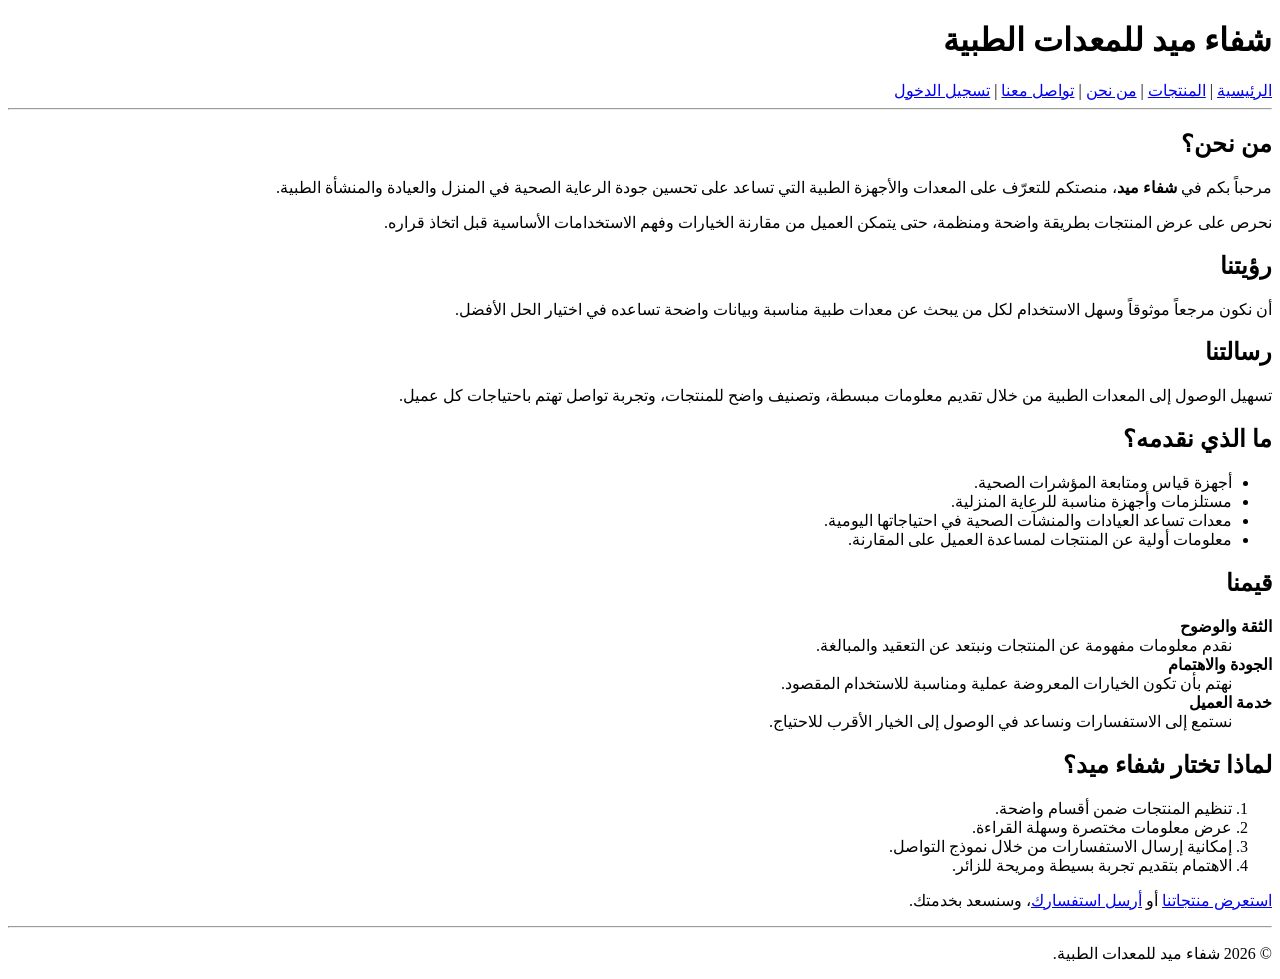
==== about.html @ 85e367d7 "Add files via upload" ====
<!DOCTYPE html>
<html lang="ar" dir="rtl">
<head>
  <meta charset="UTF-8">
  <meta name="viewport" content="width=device-width, initial-scale=1.0">
  <title>شفاء ميد | من نحن</title>
</head>
<body>
  <header>
    <h1>شفاء ميد للمعدات الطبية</h1>
    <nav aria-label="التنقل الرئيسي">
      <a href="index.html">الرئيسية</a> |
      <a href="products.html">المنتجات</a> |
      <a href="about.html">من نحن</a> |
      <a href="contact.html">تواصل معنا</a> |
      <a href="login.html">تسجيل الدخول</a>
    </nav>
  </header>
  <hr>

  <main>
    <section>
      <h2>من نحن؟</h2>
      <p>مرحباً بكم في <strong>شفاء ميد</strong>، منصتكم للتعرّف على المعدات والأجهزة الطبية التي تساعد على تحسين جودة الرعاية الصحية في المنزل والعيادة والمنشأة الطبية.</p>
      <p>نحرص على عرض المنتجات بطريقة واضحة ومنظمة، حتى يتمكن العميل من مقارنة الخيارات وفهم الاستخدامات الأساسية قبل اتخاذ قراره.</p>
    </section>

    <section>
      <h2>رؤيتنا</h2>
      <p>أن نكون مرجعاً موثوقاً وسهل الاستخدام لكل من يبحث عن معدات طبية مناسبة وبيانات واضحة تساعده في اختيار الحل الأفضل.</p>
    </section>

    <section>
      <h2>رسالتنا</h2>
      <p>تسهيل الوصول إلى المعدات الطبية من خلال تقديم معلومات مبسطة، وتصنيف واضح للمنتجات، وتجربة تواصل تهتم باحتياجات كل عميل.</p>
    </section>

    <section>
      <h2>ما الذي نقدمه؟</h2>
      <ul>
        <li>أجهزة قياس ومتابعة المؤشرات الصحية.</li>
        <li>مستلزمات وأجهزة مناسبة للرعاية المنزلية.</li>
        <li>معدات تساعد العيادات والمنشآت الصحية في احتياجاتها اليومية.</li>
        <li>معلومات أولية عن المنتجات لمساعدة العميل على المقارنة.</li>
      </ul>
    </section>

    <section>
      <h2>قيمنا</h2>
      <dl>
        <dt><strong>الثقة والوضوح</strong></dt>
        <dd>نقدم معلومات مفهومة عن المنتجات ونبتعد عن التعقيد والمبالغة.</dd>
        <dt><strong>الجودة والاهتمام</strong></dt>
        <dd>نهتم بأن تكون الخيارات المعروضة عملية ومناسبة للاستخدام المقصود.</dd>
        <dt><strong>خدمة العميل</strong></dt>
        <dd>نستمع إلى الاستفسارات ونساعد في الوصول إلى الخيار الأقرب للاحتياج.</dd>
      </dl>
    </section>

    <section>
      <h2>لماذا تختار شفاء ميد؟</h2>
      <ol>
        <li>تنظيم المنتجات ضمن أقسام واضحة.</li>
        <li>عرض معلومات مختصرة وسهلة القراءة.</li>
        <li>إمكانية إرسال الاستفسارات من خلال نموذج التواصل.</li>
        <li>الاهتمام بتقديم تجربة بسيطة ومريحة للزائر.</li>
      </ol>
    </section>

    <p><a href="products.html">استعرض منتجاتنا</a> أو <a href="contact.html">أرسل استفسارك</a>، وسنسعد بخدمتك.</p>
  </main>

  <hr>
  <footer><p>© 2026 شفاء ميد للمعدات الطبية.</p></footer>
</body>
</html>
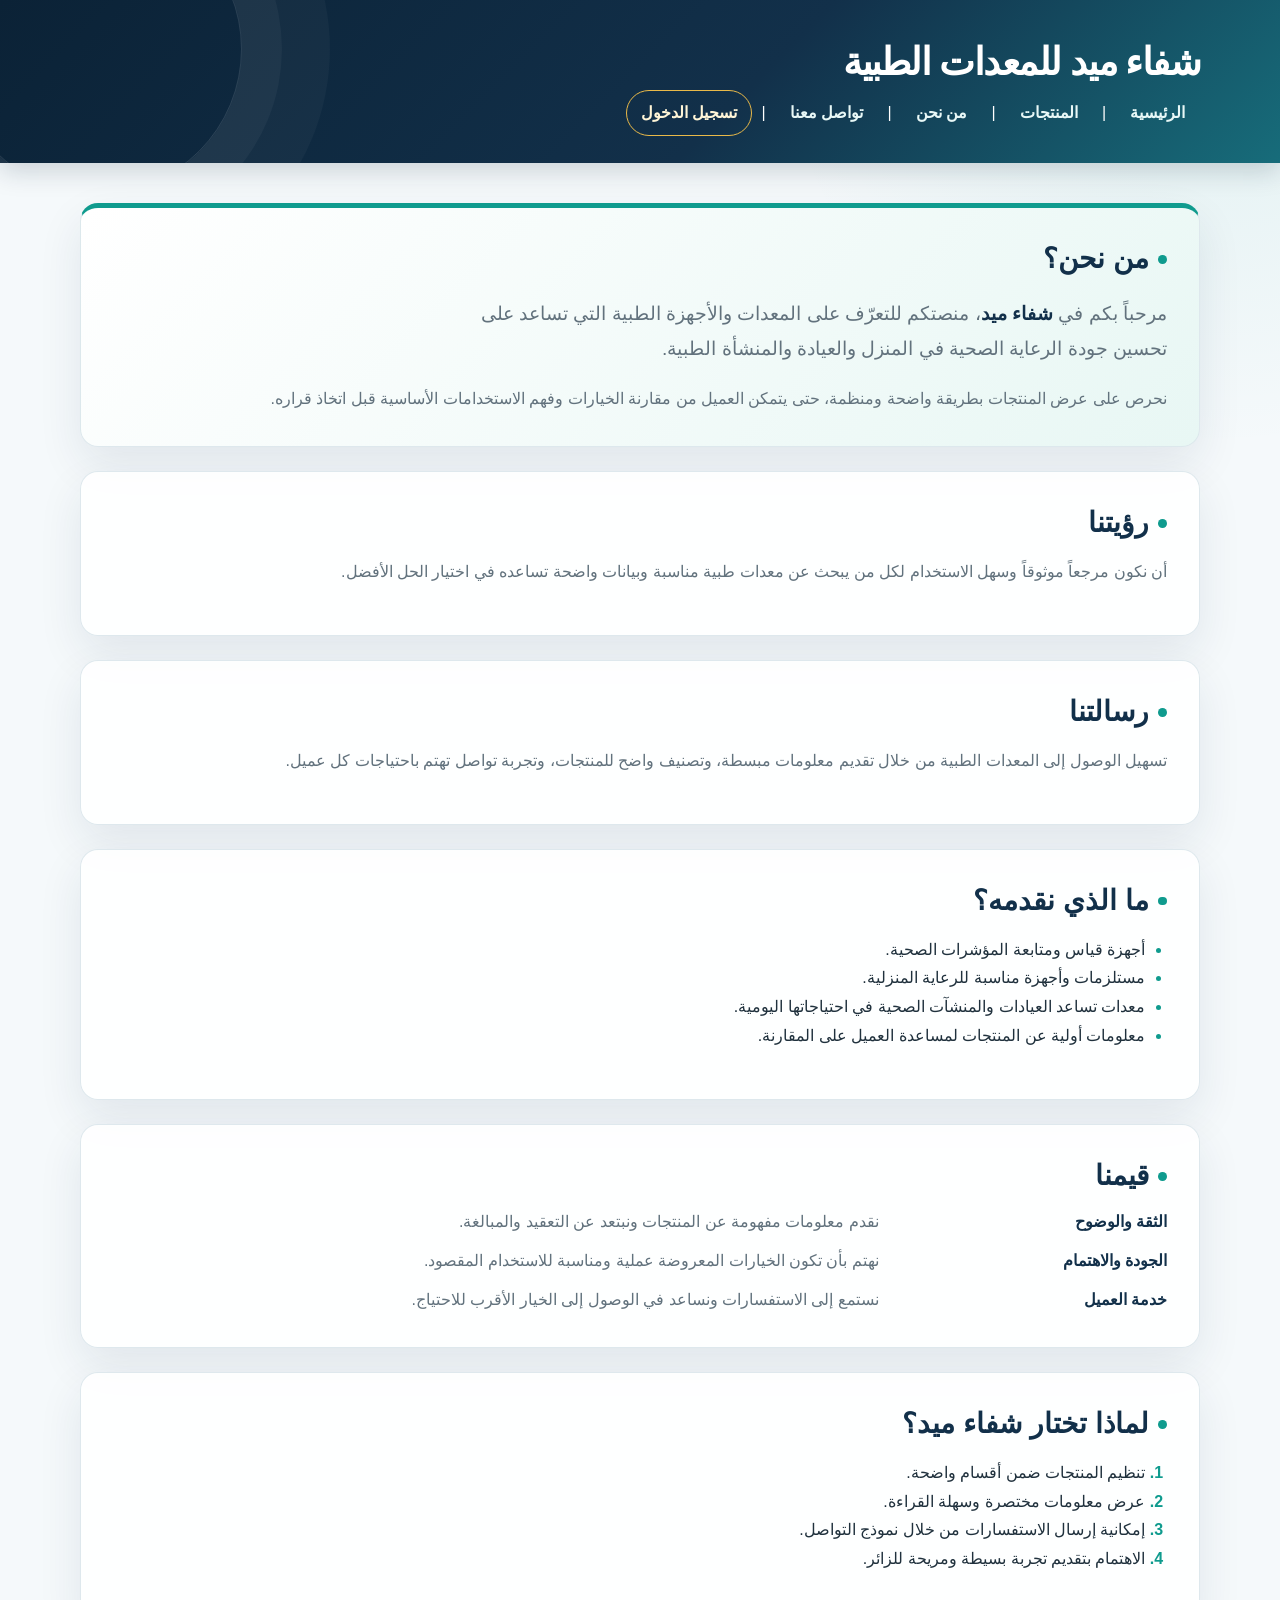
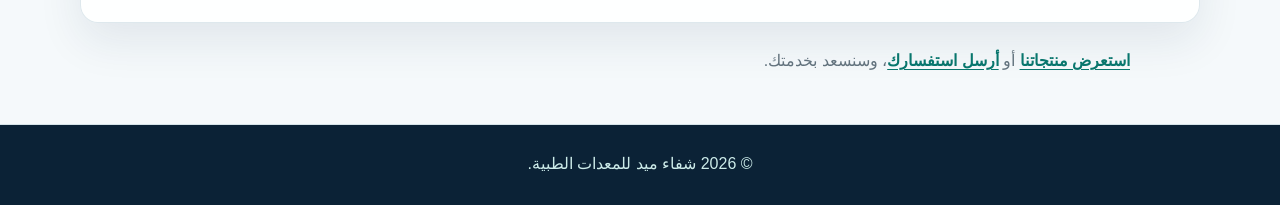
==== commit 721f4462: "Update about.html" ====
--- a/about.html
+++ b/about.html
@@ -4,6 +4,8 @@
   <meta charset="UTF-8">
   <meta name="viewport" content="width=device-width, initial-scale=1.0">
   <title>شفاء ميد | من نحن</title>
+  <link rel="stylesheet" href="styles.css">
+</head>
 </head>
 <body>
   <header>
--- a/styles.css
+++ b/styles.css
@@ -0,0 +1,516 @@
+/* =========================================================
+   شفاء ميد | Medical Equipment Website
+   المرحلة الثانية: CSS
+   تصميم متجاوب للهواتف والأجهزة اللوحية وأجهزة الكمبيوتر
+   ========================================================= */
+
+:root {
+  --navy: #12304a;
+  --navy-deep: #0b2236;
+  --teal: #0f9b8e;
+  --teal-dark: #08766d;
+  --mint: #e8f7f4;
+  --sky: #edf7fb;
+  --gold: #e9b949;
+  --ink: #20313d;
+  --muted: #62727d;
+  --line: #dbe6eb;
+  --surface: #ffffff;
+  --background: #f5f9fb;
+  --shadow: 0 18px 45px rgba(18, 48, 74, 0.09);
+  --radius: 18px;
+}
+
+/* أساسيات */
+* {
+  box-sizing: border-box;
+}
+
+html {
+  scroll-behavior: smooth;
+}
+
+body {
+  margin: 0;
+  color: var(--ink);
+  background:
+    radial-gradient(circle at 95% 0%, rgba(15, 155, 142, 0.09), transparent 28rem),
+    var(--background);
+  font-family: Tahoma, Arial, "Noto Sans Arabic", sans-serif;
+  font-size: 16px;
+  line-height: 1.8;
+}
+
+::selection {
+  color: var(--surface);
+  background: var(--teal);
+}
+
+/* رأس الموقع والتنقل */
+header {
+  position: relative;
+  overflow: hidden;
+  padding: 2.4rem max(1.25rem, calc((100% - 1120px) / 2)) 1.7rem;
+  color: var(--surface);
+  background: linear-gradient(135deg, var(--navy-deep), var(--navy) 58%, #176c7a);
+  box-shadow: 0 8px 25px rgba(11, 34, 54, 0.18);
+}
+
+header::after {
+  position: absolute;
+  top: -6rem;
+  left: -3rem;
+  width: 18rem;
+  height: 18rem;
+  border: 1px solid rgba(255, 255, 255, 0.12);
+  border-radius: 50%;
+  box-shadow: 0 0 0 2.5rem rgba(255, 255, 255, 0.04), 0 0 0 5.5rem rgba(255, 255, 255, 0.03);
+  content: "";
+}
+
+header h1,
+header p,
+header nav {
+  position: relative;
+  z-index: 1;
+  max-width: 1120px;
+  margin-right: auto;
+  margin-left: auto;
+}
+
+header h1 {
+  margin-top: 0;
+  margin-bottom: 0.25rem;
+  color: #ffffff;
+  font-size: clamp(1.65rem, 3vw, 2.55rem);
+  line-height: 1.25;
+  letter-spacing: -0.04em;
+}
+
+header p {
+  margin-top: 0;
+  margin-bottom: 1.5rem;
+  color: #ccebe9;
+  font-size: 1.02rem;
+}
+
+nav {
+  display: flex;
+  flex-wrap: wrap;
+  gap: 0.45rem 0.6rem;
+  align-items: center;
+}
+
+nav a {
+  display: inline-block;
+  padding: 0.45rem 0.85rem;
+  border: 1px solid transparent;
+  border-radius: 999px;
+  color: #e8f8f7;
+  font-weight: 700;
+  text-decoration: none;
+  transition: background-color 180ms ease, border-color 180ms ease, transform 180ms ease;
+}
+
+nav a:hover,
+nav a:focus-visible {
+  border-color: rgba(255, 255, 255, 0.32);
+  background: rgba(255, 255, 255, 0.14);
+  transform: translateY(-1px);
+}
+
+nav a[href="login.html"] {
+  border-color: var(--gold);
+  color: #fff5d7;
+}
+
+hr {
+  display: none;
+}
+
+/* المحتوى */
+main {
+  width: min(1120px, calc(100% - 2.5rem));
+  min-height: 58vh;
+  margin: 2.5rem auto;
+}
+
+main > h2,
+main > p,
+main > ol,
+main > ul,
+main > dl,
+main > form,
+main > table {
+  max-width: 980px;
+  margin-right: auto;
+  margin-left: auto;
+}
+
+section,
+main > form,
+main > table {
+  margin-bottom: 1.5rem;
+  padding: clamp(1.25rem, 3vw, 2rem);
+  border: 1px solid rgba(219, 230, 235, 0.9);
+  border-radius: var(--radius);
+  background: rgba(255, 255, 255, 0.88);
+  box-shadow: var(--shadow);
+}
+
+main > section:first-child {
+  border-top: 5px solid var(--teal);
+  background: linear-gradient(135deg, #ffffff, var(--mint));
+}
+
+h2 {
+  margin-top: 0;
+  margin-bottom: 0.8rem;
+  color: var(--navy);
+  font-size: clamp(1.3rem, 2.2vw, 1.85rem);
+  line-height: 1.35;
+}
+
+h2::before {
+  display: inline-block;
+  width: 0.55rem;
+  height: 0.55rem;
+  margin-left: 0.6rem;
+  border-radius: 50%;
+  background: var(--teal);
+  content: "";
+  vertical-align: 0.15em;
+}
+
+p {
+  color: var(--muted);
+}
+
+strong {
+  color: var(--navy);
+}
+
+a {
+  color: var(--teal-dark);
+  font-weight: 700;
+  text-underline-offset: 3px;
+}
+
+a:hover,
+a:focus-visible {
+  color: var(--navy);
+}
+
+/* الصفحة الرئيسية */
+main > section:first-child p:first-of-type {
+  max-width: 720px;
+  font-size: clamp(1.05rem, 2vw, 1.2rem);
+}
+
+main > section:first-child p:last-of-type {
+  display: flex;
+  flex-wrap: wrap;
+  gap: 0.75rem;
+  margin-bottom: 0;
+}
+
+main > section:first-child p:last-of-type a {
+  display: inline-block;
+  padding: 0.65rem 1rem;
+  border-radius: 10px;
+  color: var(--surface);
+  background: var(--teal);
+  text-decoration: none;
+  transition: background-color 180ms ease, transform 180ms ease;
+}
+
+main > section:first-child p:last-of-type a:last-child {
+  color: var(--navy);
+  background: #d8eff1;
+}
+
+main > section:first-child p:last-of-type a:hover,
+main > section:first-child p:last-of-type a:focus-visible {
+  background: var(--teal-dark);
+  color: var(--surface);
+  transform: translateY(-2px);
+}
+
+ul,
+ol {
+  padding-right: 1.35rem;
+}
+
+li::marker {
+  color: var(--teal);
+  font-weight: 700;
+}
+
+/* الجداول */
+table {
+  width: 100%;
+  border-collapse: separate;
+  border-spacing: 0;
+  overflow: hidden;
+  text-align: right;
+}
+
+thead th {
+  padding: 0.9rem 0.8rem;
+  color: var(--surface);
+  background: var(--navy);
+  font-size: 0.92rem;
+}
+
+thead th:first-child {
+  border-top-right-radius: 10px;
+}
+
+thead th:last-child {
+  border-top-left-radius: 10px;
+}
+
+tbody td {
+  padding: 0.85rem 0.8rem;
+  border-bottom: 1px solid var(--line);
+  color: var(--muted);
+  background: var(--surface);
+  vertical-align: top;
+}
+
+tbody tr:nth-child(even) td {
+  background: #f7fbfc;
+}
+
+tbody tr:hover td {
+  background: var(--mint);
+}
+
+tbody td a {
+  color: var(--teal-dark);
+}
+
+/* النماذج */
+fieldset {
+  margin: 0;
+  padding: clamp(1rem, 3vw, 1.5rem);
+  border: 1px solid var(--line);
+  border-radius: 14px;
+}
+
+legend {
+  padding: 0 0.6rem;
+  color: var(--navy);
+  font-size: 1.1rem;
+  font-weight: 700;
+}
+
+label {
+  display: inline-block;
+  margin-bottom: 0.3rem;
+  color: var(--navy);
+  font-weight: 700;
+}
+
+input,
+select,
+textarea {
+  width: 100%;
+  max-width: 620px;
+  padding: 0.78rem 0.9rem;
+  border: 1px solid #cbdbe1;
+  border-radius: 10px;
+  color: var(--ink);
+  background: #fbfdfe;
+  font: inherit;
+  transition: border-color 180ms ease, box-shadow 180ms ease, background-color 180ms ease;
+}
+
+input:focus,
+select:focus,
+textarea:focus {
+  border-color: var(--teal);
+  outline: none;
+  background: var(--surface);
+  box-shadow: 0 0 0 4px rgba(15, 155, 142, 0.13);
+}
+
+input[type="checkbox"] {
+  width: auto;
+  accent-color: var(--teal);
+  vertical-align: middle;
+}
+
+button {
+  margin: 0.35rem 0.35rem 0.35rem 0;
+  padding: 0.7rem 1.25rem;
+  border: 0;
+  border-radius: 10px;
+  color: var(--surface);
+  background: var(--teal);
+  cursor: pointer;
+  font: inherit;
+  font-weight: 700;
+  transition: background-color 180ms ease, transform 180ms ease, box-shadow 180ms ease;
+}
+
+button[type="reset"] {
+  color: var(--navy);
+  background: #e5eef1;
+}
+
+button:hover,
+button:focus-visible {
+  background: var(--teal-dark);
+  box-shadow: 0 8px 18px rgba(8, 118, 109, 0.2);
+  transform: translateY(-2px);
+}
+
+button[type="reset"]:hover,
+button[type="reset"]:focus-visible {
+  color: var(--navy);
+  background: #d2e1e6;
+}
+
+/* صفحة من نحن والتفاصيل */
+dl {
+  display: grid;
+  grid-template-columns: minmax(9rem, 0.35fr) 1fr;
+  gap: 0.65rem 1.25rem;
+  margin: 0;
+}
+
+dt {
+  color: var(--teal-dark);
+  font-weight: 700;
+}
+
+dd {
+  margin: 0;
+  color: var(--muted);
+}
+
+address {
+  color: var(--muted);
+  font-style: normal;
+}
+
+/* التذييل */
+footer {
+  margin-top: 3rem;
+  padding: 1.6rem max(1.25rem, calc((100% - 1120px) / 2));
+  border-top: 1px solid #d5e3e8;
+  color: #ccebe9;
+  background: var(--navy-deep);
+  text-align: center;
+}
+
+footer p {
+  margin: 0;
+  color: #ccebe9;
+}
+
+/* الشاشات المتوسطة */
+@media (max-width: 800px) {
+  main {
+    width: min(100% - 1.5rem, 680px);
+    margin-top: 1.5rem;
+  }
+
+  header {
+    padding-right: 1rem;
+    padding-left: 1rem;
+  }
+
+  header h1,
+  header p,
+  header nav {
+    max-width: 680px;
+  }
+
+  table {
+    display: block;
+    overflow-x: auto;
+    white-space: nowrap;
+  }
+
+  thead th,
+  tbody td {
+    min-width: 125px;
+  }
+}
+
+/* الهواتف */
+@media (max-width: 520px) {
+  body {
+    font-size: 15px;
+  }
+
+  header {
+    padding-top: 1.6rem;
+    padding-bottom: 1.25rem;
+  }
+
+  header h1 {
+    font-size: 1.55rem;
+  }
+
+  header p {
+    margin-bottom: 1rem;
+    font-size: 0.92rem;
+  }
+
+  nav {
+    display: grid;
+    grid-template-columns: repeat(2, minmax(0, 1fr));
+    gap: 0.45rem;
+  }
+
+  nav a {
+    border-color: rgba(255, 255, 255, 0.15);
+    text-align: center;
+  }
+
+  main {
+    width: calc(100% - 1rem);
+    margin-top: 1rem;
+  }
+
+  section,
+  main > form,
+  main > table {
+    padding: 1rem;
+    border-radius: 14px;
+  }
+
+  main > section:first-child p:last-of-type {
+    display: grid;
+  }
+
+  main > section:first-child p:last-of-type a {
+    text-align: center;
+  }
+
+  dl {
+    display: block;
+  }
+
+  dt {
+    margin-top: 0.9rem;
+  }
+
+  dd {
+    margin-top: 0.2rem;
+  }
+
+  input,
+  select,
+  textarea {
+    max-width: 100%;
+  }
+
+  button {
+    width: 100%;
+    margin: 0.35rem 0;
+  }
+}
